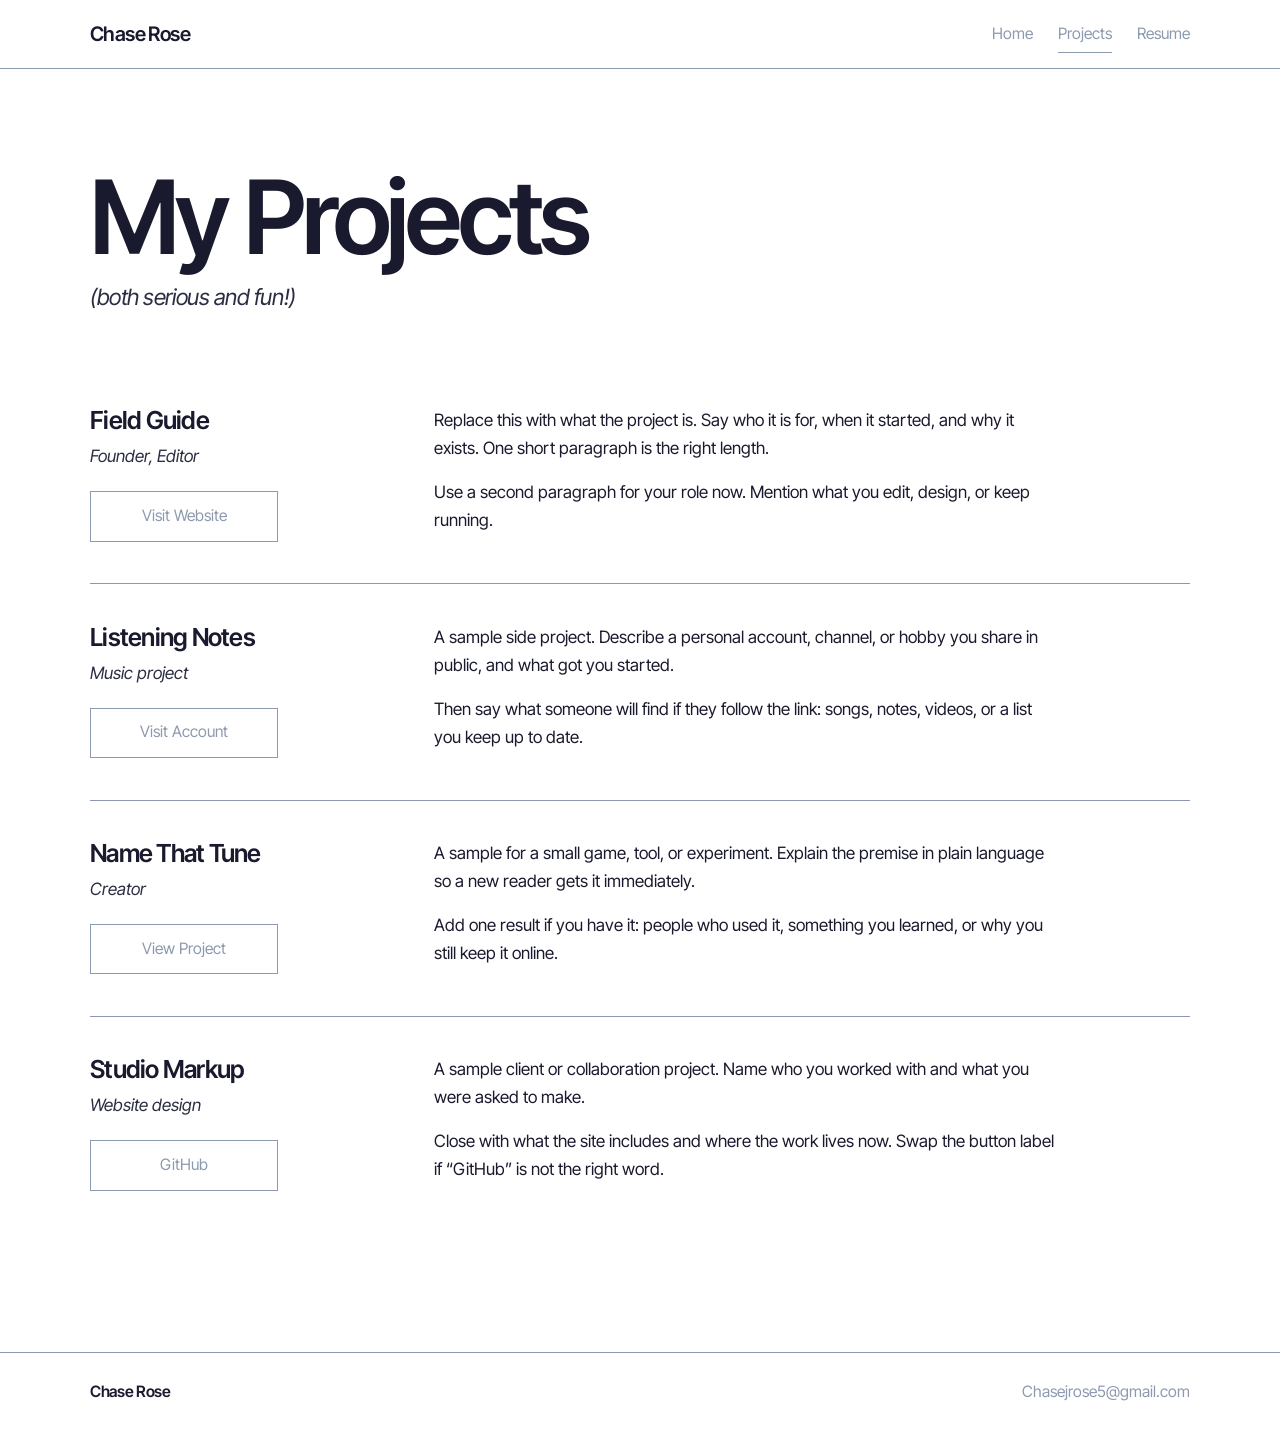
==== projects.html @ 449fd2c5 "Initial portfolio site" ====
<!DOCTYPE html>
<html lang="en">
<head>
  <meta charset="UTF-8">
  <meta name="viewport" content="width=device-width, initial-scale=1">
  <title>Projects — Chase Rose</title>
  <meta name="description" content="Selected projects by Chase Rose.">
  <meta name="theme-color" content="#FFFFFF">
  <link rel="icon" href="favicon.svg" type="image/svg+xml">
  <link rel="preconnect" href="https://fonts.googleapis.com">
  <link rel="preconnect" href="https://fonts.gstatic.com" crossorigin>
  <link href="https://fonts.googleapis.com/css2?family=Inter+Tight:ital,wght@0,400;0,500;0,600;1,400;1,500&display=swap" rel="stylesheet">
  <link rel="stylesheet" href="css/styles.css">
  <script>
    if (window.matchMedia("(prefers-reduced-motion: no-preference)").matches) {
      document.documentElement.classList.add("js");
    }
  </script>
</head>
<body>
  <a class="skip" href="#main">Skip to content</a>

  <!-- EDIT: name (also in the footer and the <title>) and email -->
  <header class="site-header">
    <div class="header-inner wrap">
      <a class="brand" href="index.html">Chase Rose</a>
      <input class="nav-check" type="checkbox" id="nav-toggle">
      <label class="nav-toggle" for="nav-toggle" aria-expanded="false">
        <span class="sr-only">Menu</span>
        <span class="bars" aria-hidden="true"></span>
      </label>
      <nav class="site-nav" aria-label="Primary">
        <ul class="nav-links">
          <li><a href="index.html">Home</a></li>
          <li><a href="projects.html" aria-current="page">Projects</a></li>
          <li><a href="resume.html">Resume</a></li>
        </ul>
      </nav>
    </div>
  </header>

  <main id="main">
    <div class="wrap">
      <header class="page-head">
        <h1 class="page-title rise">My Projects</h1>
        <p class="page-kicker rise d1">(both serious and fun!)</p>
      </header>

      <!-- EDIT: each project is one <article>. Change the title, role, paragraphs, link text, and href. -->
      <div class="project-list">
        <article class="project reveal">
          <div class="project-meta">
            <h2>Field Guide</h2>
            <p class="role">Founder, Editor</p>
            <a class="text-btn" href="https://github.com" target="_blank" rel="noopener noreferrer">Visit Website<span class="sr-only"> (opens in a new tab)</span></a>
          </div>
          <div class="project-body">
            <p>Replace this with what the project is. Say who it is for, when it started, and why it exists. One short paragraph is the right length.</p>
            <p>Use a second paragraph for your role now. Mention what you edit, design, or keep running.</p>
          </div>
        </article>

        <article class="project reveal">
          <div class="project-meta">
            <h2>Listening Notes</h2>
            <p class="role">Music project</p>
            <a class="text-btn" href="https://www.instagram.com" target="_blank" rel="noopener noreferrer">Visit Account<span class="sr-only"> (opens in a new tab)</span></a>
          </div>
          <div class="project-body">
            <p>A sample side project. Describe a personal account, channel, or hobby you share in public, and what got you started.</p>
            <p>Then say what someone will find if they follow the link: songs, notes, videos, or a list you keep up to date.</p>
          </div>
        </article>

        <article class="project reveal">
          <div class="project-meta">
            <h2>Name That Tune</h2>
            <p class="role">Creator</p>
            <a class="text-btn" href="https://codepen.io" target="_blank" rel="noopener noreferrer">View Project<span class="sr-only"> (opens in a new tab)</span></a>
          </div>
          <div class="project-body">
            <p>A sample for a small game, tool, or experiment. Explain the premise in plain language so a new reader gets it immediately.</p>
            <p>Add one result if you have it: people who used it, something you learned, or why you still keep it online.</p>
          </div>
        </article>

        <article class="project reveal">
          <div class="project-meta">
            <h2>Studio Markup</h2>
            <p class="role">Website design</p>
            <a class="text-btn" href="https://github.com" target="_blank" rel="noopener noreferrer">GitHub<span class="sr-only"> (opens in a new tab)</span></a>
          </div>
          <div class="project-body">
            <p>A sample client or collaboration project. Name who you worked with and what you were asked to make.</p>
            <p>Close with what the site includes and where the work lives now. Swap the button label if &ldquo;GitHub&rdquo; is not the right word.</p>
          </div>
        </article>
      </div>
    </div>
  </main>

  <footer class="site-footer">
    <div class="wrap footer-inner">
      <!-- EDIT: name and email -->
      <p class="footer-name">Chase Rose</p>
      <a href="mailto:Chasejrose5@gmail.com">Chasejrose5@gmail.com</a>
    </div>
  </footer>

  <script src="js/main.js"></script>
</body>
</html>
---- css/styles.css ----
/* ============================================================
   Portfolio styles
   Colors, type, and motion live in :root.
   ============================================================ */

:root {
  --bg: #FFFFFF;
  --bg-elevated: #FFFFFF;
  --text: #1A1A2E;
  --muted: #2B2D42;
  --accent: #8D99AE;
  --accent-hover: #8D99AE;
  --line: #8D99AE;
  --btn-hover-bg: #8D99AE;
  --btn-hover-text: #FFFFFF;
  --ease: cubic-bezier(0.22, 1, 0.36, 1);
  --header: 4.25rem;
  --measure: 62ch;
  --max: 1100px;
  color-scheme: light;
}

*,
*::before,
*::after {
  box-sizing: border-box;
}

html {
  scroll-behavior: smooth;
  background: #FFFFFF;
  color: #1A1A2E;
}

body {
  margin: 0;
  min-height: 100vh;
  display: flex;
  flex-direction: column;
  background: #FFFFFF;
  color: #1A1A2E;
  font-family: "Inter Tight", Inter, "Segoe UI", system-ui, sans-serif;
  font-size: 1.0625rem;
  line-height: 1.65;
  text-rendering: optimizeLegibility;
  -webkit-font-smoothing: antialiased;
}

main {
  flex: 1;
}

h1,
h2,
h3,
p,
ul,
figure,
blockquote {
  margin: 0;
}

h1,
h2,
h3,
p,
li {
  color: #1A1A2E;
}

ul {
  padding: 0;
  list-style: none;
}

a {
  color: inherit;
}

img {
  max-width: 100%;
  display: block;
}

::selection {
  background: #8D99AE;
  color: #FFFFFF;
}

.skip {
  position: absolute;
  left: 1rem;
  top: -4rem;
  z-index: 50;
  padding: 0.5rem 0.75rem;
  background: #2B2D42;
  color: #FFFFFF;
  text-decoration: none;
}

.skip:focus {
  top: 0.75rem;
}

.sr-only {
  position: absolute;
  width: 1px;
  height: 1px;
  padding: 0;
  margin: -1px;
  overflow: hidden;
  clip: rect(0, 0, 0, 0);
  white-space: nowrap;
  border: 0;
}

.wrap {
  width: min(var(--max), calc(100% - 2rem));
  margin-inline: auto;
}

/* Header
   ------------------------------------------------------------ */

.site-header {
  position: sticky;
  top: 0;
  z-index: 30;
  background: #FFFFFF;
  border-bottom: 1px solid #8D99AE;
}

.header-inner {
  position: relative;
  min-height: var(--header);
  display: flex;
  align-items: center;
  justify-content: space-between;
  gap: 1rem;
}

.brand {
  color: #1A1A2E;
  font-size: 1.25rem;
  font-weight: 600;
  letter-spacing: -0.03em;
  text-decoration: none;
  transition: color 0.2s ease;
}

.brand:hover {
  color: #2B2D42;
}

.nav-check {
  position: absolute;
  width: 1px;
  height: 1px;
  padding: 0;
  margin: -1px;
  overflow: hidden;
  clip: rect(0, 0, 0, 0);
  border: 0;
}

.nav-toggle {
  display: none;
  width: 2.75rem;
  height: 2.75rem;
  align-items: center;
  justify-content: center;
  cursor: pointer;
}

.bars,
.bars::before,
.bars::after {
  display: block;
  width: 1.15rem;
  height: 1.5px;
  background: #2B2D42;
  position: relative;
  transition: transform 0.25s var(--ease), opacity 0.2s ease, background-color 0.2s ease;
}

.bars::before,
.bars::after {
  content: "";
  position: absolute;
  left: 0;
}

.bars::before {
  top: -6px;
}

.bars::after {
  top: 6px;
}

.nav-check:focus-visible + .nav-toggle {
  outline: 2px solid #8D99AE;
  outline-offset: 3px;
}

.nav-check:checked + .nav-toggle .bars {
  background: transparent;
}

.nav-check:checked + .nav-toggle .bars::before {
  top: 0;
  transform: rotate(45deg);
}

.nav-check:checked + .nav-toggle .bars::after {
  top: 0;
  transform: rotate(-45deg);
}

.nav-links {
  display: flex;
  align-items: center;
  gap: 1.55rem;
  margin: 0;
  padding: 0;
  list-style: none;
}

.nav-links a {
  position: relative;
  display: inline-block;
  padding: 0.2rem 0;
  color: #8D99AE;
  font-size: 0.98rem;
  text-decoration: none;
  transition: color 0.22s ease;
}

.nav-links a:hover,
.nav-links a:focus-visible {
  color: #8D99AE;
}

.nav-links a::after {
  content: "";
  position: absolute;
  left: 0;
  bottom: -0.15rem;
  width: 100%;
  height: 1px;
  background: #8D99AE;
  transform: scaleX(0);
  transform-origin: left center;
  transition: transform 0.28s var(--ease);
}

.nav-links a:hover::after,
.nav-links a:focus-visible::after,
.nav-links a[aria-current="page"]::after {
  transform: scaleX(1);
}

.nav-links a:hover::after,
.nav-links a:focus-visible::after {
  background: #8D99AE;
}

a:focus-visible,
.nav-toggle:focus-visible {
  outline: 2px solid #8D99AE;
  outline-offset: 3px;
}

/* Home
   ------------------------------------------------------------ */

.hero {
  padding-top: clamp(3.75rem, 10vw, 7.5rem);
  padding-bottom: clamp(2.5rem, 6vw, 4.5rem);
}

.hero h1,
.page-title {
  font-size: clamp(3.4rem, 9vw, 6.4rem);
  font-weight: 600;
  letter-spacing: -0.04em;
  line-height: 0.94;
}

.tagline {
  max-width: 28ch;
  margin-top: 1.15rem;
  font-size: clamp(1.2rem, 2vw, 1.45rem);
  line-height: 1.4;
  letter-spacing: -0.02em;
}

.intro {
  display: grid;
  grid-template-columns: minmax(10rem, 0.72fr) minmax(0, 1.35fr);
  gap: 1.25rem 2.75rem;
  align-items: start;
  padding-bottom: clamp(1rem, 3vw, 2rem);
}

.intro-kicker {
  display: flex;
  align-items: center;
  gap: 1.15rem;
  padding-top: 0.45rem;
  font-size: 0.98rem;
}

.rule {
  width: 4.25rem;
  height: 1px;
  background: #8D99AE;
  flex: none;
}

.intro-copy {
  max-width: var(--measure);
}

.intro-copy p + p,
.project-body p + p {
  margin-top: 1rem;
}

.quotes {
  margin-top: clamp(5rem, 12vw, 8.5rem);
  padding-top: clamp(3.25rem, 8vw, 5.5rem);
  padding-bottom: clamp(1.5rem, 4vw, 2.5rem);
  border-top: 1px solid #8D99AE;
  display: grid;
  gap: clamp(5rem, 12vw, 8.5rem);
}

.quote {
  max-width: min(36rem, 78%);
}

.quote:nth-child(1) {
  justify-self: start;
  text-align: left;
}

.quote:nth-child(2) {
  justify-self: center;
  text-align: center;
}

.quote:nth-child(3) {
  justify-self: end;
  text-align: right;
}

.quote p {
  font-size: clamp(1.02rem, 1.35vw, 1.18rem);
  font-weight: 500;
  letter-spacing: -0.03em;
  line-height: 1.22;
}

.quote figcaption {
  margin-top: 1rem;
  color: #2B2D42;
  font-size: 0.82rem;
}

/* Inner pages
   ------------------------------------------------------------ */

.page-head {
  padding-top: clamp(3.25rem, 8vw, 6.25rem);
  padding-bottom: clamp(2rem, 5vw, 3.25rem);
}

.page-kicker {
  margin-top: 0.85rem;
  color: #2B2D42;
  font-size: clamp(1.15rem, 2vw, 1.4rem);
  font-style: italic;
  font-weight: 400;
  letter-spacing: -0.02em;
}

.project-list {
  padding-bottom: 1rem;
}

.project {
  display: grid;
  grid-template-columns: minmax(13.5rem, 18.5rem) minmax(0, 1fr);
  gap: 1.5rem 3rem;
  align-items: start;
  padding: 2.4rem 0 2.6rem;
}

.project + .project {
  border-top: 1px solid #8D99AE;
}

.project h2 {
  font-size: clamp(1.3rem, 2vw, 1.55rem);
  font-weight: 600;
  letter-spacing: -0.03em;
  line-height: 1.2;
}

.role {
  margin-top: 0.4rem;
  margin-bottom: 1.3rem;
  color: #2B2D42;
  font-style: italic;
}

.project-body {
  max-width: var(--measure);
  color: #1A1A2E;
}

.text-btn {
  display: inline-flex;
  align-items: center;
  justify-content: center;
  min-width: 11.75rem;
  min-height: 3.15rem;
  padding: 0.8rem 1.4rem;
  border: 1px solid #8D99AE;
  background: transparent;
  color: #8D99AE;
  text-decoration: none;
  font-size: 0.98rem;
  line-height: 1.2;
  transition: background-color 0.22s var(--ease), color 0.22s var(--ease);
}

.text-btn:hover,
.text-btn:focus-visible {
  background: #8D99AE;
  border-color: #8D99AE;
  color: #FFFFFF;
}

.project-meta {
  display: flex;
  flex-direction: column;
  align-items: flex-start;
}

/* Resume
   ------------------------------------------------------------ */

.resume-layout {
  display: grid;
  grid-template-columns: minmax(12rem, 0.7fr) minmax(0, 1.35fr);
  gap: clamp(1.75rem, 4vw, 4.5rem);
  align-items: start;
  padding-top: clamp(3.25rem, 8vw, 6.25rem);
  padding-bottom: 1rem;
}

.resume-title {
  align-self: stretch;
}

@media (min-width: 861px) {
  .resume-title h1 {
    position: sticky;
    top: calc(var(--header) + 1.75rem);
  }
}

.resume-section + .resume-section {
  margin-top: 2.85rem;
}

.resume-section h2 {
  font-size: clamp(1.7rem, 3vw, 2.2rem);
  font-weight: 600;
  letter-spacing: -0.03em;
  line-height: 1.15;
  padding-bottom: 0.7rem;
  border-bottom: 1px solid #8D99AE;
  margin-bottom: 1.15rem;
}

.entry + .entry {
  margin-top: 1.55rem;
}

.entry h3 {
  font-size: 1.05rem;
  font-weight: 600;
  letter-spacing: -0.015em;
  line-height: 1.35;
}

.degree {
  margin-top: 0.2rem;
}

.entry ul {
  margin-top: 0.45rem;
  padding-left: 1.15rem;
  list-style: disc;
}

.entry li {
  margin: 0.28rem 0;
  padding-left: 0.2rem;
}

.entry li::marker {
  color: #2B2D42;
}

/* Footer
   ------------------------------------------------------------ */

.site-footer {
  margin-top: clamp(4rem, 9vw, 6.5rem);
  padding: 1.6rem 0 2rem;
  border-top: 1px solid #8D99AE;
  color: #2B2D42;
  font-size: 0.98rem;
}

.footer-inner {
  display: flex;
  justify-content: space-between;
  align-items: baseline;
  gap: 1rem;
}

.footer-name {
  color: #1A1A2E;
  font-weight: 600;
  letter-spacing: -0.02em;
}

.site-footer a {
  color: #8D99AE;
  text-decoration: none;
  border-bottom: 1px solid transparent;
  transition: border-color 0.22s ease, color 0.22s ease;
}

.site-footer a:hover,
.site-footer a:focus-visible {
  color: #8D99AE;
  border-bottom-color: #8D99AE;
}

/* Motion
   Elements stay visible unless JS adds .js on <html>
   and the visitor has not requested reduced motion.
   ------------------------------------------------------------ */

@media (prefers-reduced-motion: no-preference) {
  .rise {
    animation: rise 0.65s var(--ease) both;
  }

  .d1 {
    animation-delay: 80ms;
  }

  .d2 {
    animation-delay: 150ms;
  }
}

@keyframes rise {
  from {
    opacity: 0;
    transform: translateY(12px);
  }
  to {
    opacity: 1;
    transform: none;
  }
}

.js .reveal {
  opacity: 0;
  transform: translateY(12px);
  transition: opacity 0.6s var(--ease), transform 0.6s var(--ease);
}

.js .reveal.is-in {
  opacity: 1;
  transform: none;
}

.js .stagger > .reveal:nth-child(1) { transition-delay: 0ms; }
.js .stagger > .reveal:nth-child(2) { transition-delay: 55ms; }
.js .stagger > .reveal:nth-child(3) { transition-delay: 110ms; }
.js .stagger > .reveal:nth-child(4) { transition-delay: 165ms; }
.js .stagger > .reveal:nth-child(5) { transition-delay: 220ms; }
.js .stagger > .reveal:nth-child(6) { transition-delay: 275ms; }

.js .project-list > .reveal:nth-child(1) { transition-delay: 0ms; }
.js .project-list > .reveal:nth-child(2) { transition-delay: 80ms; }
.js .project-list > .reveal:nth-child(3) { transition-delay: 160ms; }
.js .project-list > .reveal:nth-child(4) { transition-delay: 240ms; }

/* Layout
   ------------------------------------------------------------ */

@media (min-width: 800px) {
  .wrap {
    width: min(var(--max), calc(100% - 4rem));
  }
}

@media (max-width: 860px) {
  .intro,
  .project,
  .resume-layout {
    grid-template-columns: 1fr;
  }

  .project {
    gap: 0.35rem;
    padding: 2rem 0;
  }

  .text-btn {
    width: 100%;
  }

  .project-body {
    margin-top: 1.15rem;
  }

  .resume-layout {
    padding-top: clamp(2.5rem, 8vw, 4rem);
  }
}

@media (max-width: 720px) {
  .nav-toggle {
    display: inline-flex;
  }

  .site-nav {
    position: absolute;
    top: 100%;
    left: 50%;
    width: 100vw;
    transform: translateX(-50%);
    background: #FFFFFF;
    border-bottom: 1px solid #8D99AE;
    max-height: 0;
    overflow: hidden;
    opacity: 0;
    visibility: hidden;
    pointer-events: none;
    transition:
      max-height 0.28s var(--ease),
      opacity 0.22s ease,
      visibility 0s linear 0.22s;
  }

  .nav-check:checked ~ .site-nav {
    max-height: 20rem;
    opacity: 1;
    visibility: visible;
    pointer-events: auto;
    transition:
      max-height 0.28s var(--ease),
      opacity 0.22s ease,
      visibility 0s linear 0s;
  }

  .nav-links {
    flex-direction: column;
    align-items: flex-start;
    gap: 0;
    padding: 0.4rem 1.25rem 1rem;
  }

  .nav-links a {
    padding: 0.75rem 0;
    font-size: 1.05rem;
  }

  .footer-inner {
    flex-direction: column;
    align-items: flex-start;
  }
}

@media (prefers-reduced-motion: reduce) {
  html {
    scroll-behavior: auto;
  }

  *,
  *::before,
  *::after {
    animation-duration: 0.01ms !important;
    animation-iteration-count: 1 !important;
    transition-duration: 0.01ms !important;
    scroll-behavior: auto !important;
  }

  .reveal {
    opacity: 1 !important;
    transform: none !important;
  }
}

@media (min-width: 721px) {
  .nav-check {
    display: none;
  }
}

@media print {
  .site-header,
  .site-footer,
  .skip {
    display: none !important;
  }

  body {
    background: #FFFFFF;
    color: #1A1A2E;
  }

  .reveal {
    opacity: 1 !important;
    transform: none !important;
  }

  .resume-layout,
  .project,
  .intro {
    display: block;
  }

  a {
    text-decoration: none;
  }
}
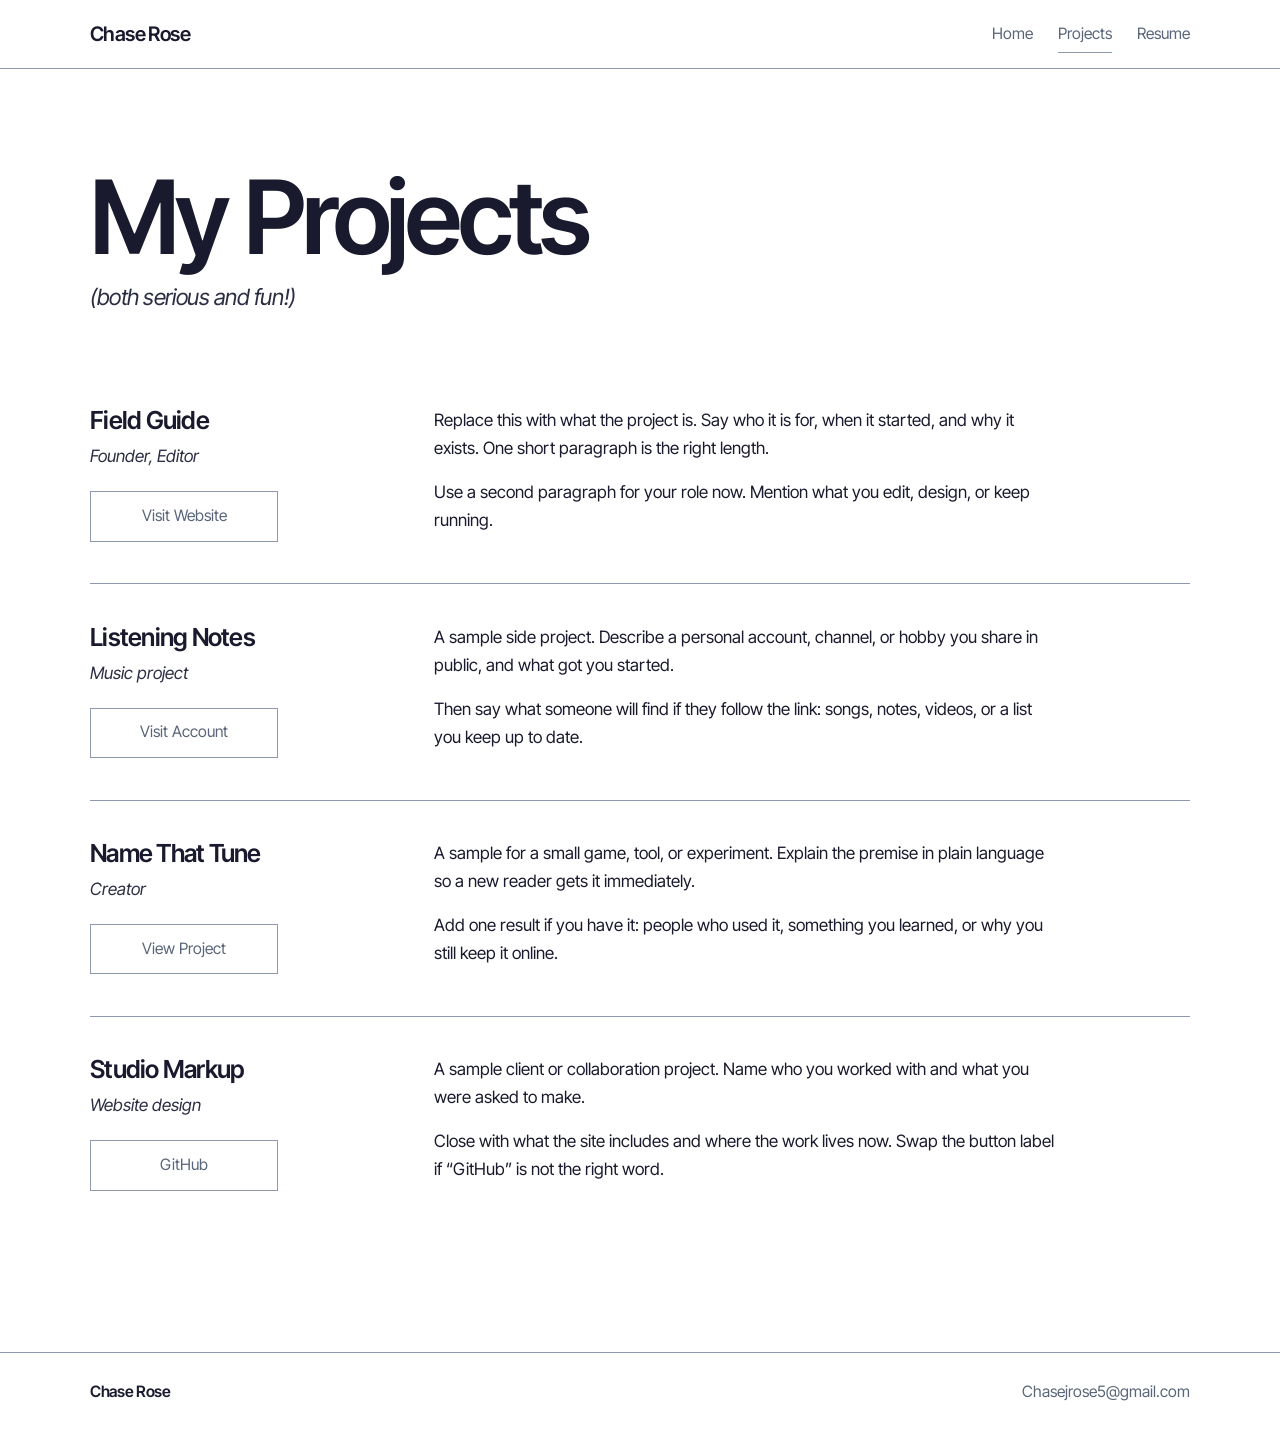
==== commit da1d7aab: "Polish contrast, privacy, and small-screen layout. Darken nav and footer text, drop teammate names f" ====
--- a/projects.html
+++ b/projects.html
@@ -24,12 +24,11 @@
   <header class="site-header">
     <div class="header-inner wrap">
       <a class="brand" href="index.html">Chase Rose</a>
-      <input class="nav-check" type="checkbox" id="nav-toggle">
-      <label class="nav-toggle" for="nav-toggle" aria-expanded="false">
+      <button class="nav-toggle" type="button" aria-expanded="false" aria-controls="site-nav">
         <span class="sr-only">Menu</span>
         <span class="bars" aria-hidden="true"></span>
-      </label>
-      <nav class="site-nav" aria-label="Primary">
+      </button>
+      <nav class="site-nav" id="site-nav" aria-label="Primary">
         <ul class="nav-links">
           <li><a href="index.html">Home</a></li>
           <li><a href="projects.html" aria-current="page">Projects</a></li>
--- a/css/styles.css
+++ b/css/styles.css
@@ -8,8 +8,8 @@
   --bg-elevated: #FFFFFF;
   --text: #1A1A2E;
   --muted: #2B2D42;
-  --accent: #8D99AE;
-  --accent-hover: #8D99AE;
+  --accent: #596579;
+  --accent-hover: #2B2D42;
   --line: #8D99AE;
   --btn-hover-bg: #8D99AE;
   --btn-hover-text: #FFFFFF;
@@ -152,23 +152,16 @@
   color: #2B2D42;
 }
 
-.nav-check {
-  position: absolute;
-  width: 1px;
-  height: 1px;
-  padding: 0;
-  margin: -1px;
-  overflow: hidden;
-  clip: rect(0, 0, 0, 0);
-  border: 0;
-}
-
 .nav-toggle {
   display: none;
   width: 2.75rem;
   height: 2.75rem;
   align-items: center;
   justify-content: center;
+  padding: 0;
+  border: 0;
+  background: transparent;
+  color: inherit;
   cursor: pointer;
 }
 
@@ -198,21 +191,16 @@
   top: 6px;
 }
 
-.nav-check:focus-visible + .nav-toggle {
-  outline: 2px solid #8D99AE;
-  outline-offset: 3px;
-}
-
-.nav-check:checked + .nav-toggle .bars {
+.nav-toggle[aria-expanded="true"] .bars {
   background: transparent;
 }
 
-.nav-check:checked + .nav-toggle .bars::before {
+.nav-toggle[aria-expanded="true"] .bars::before {
   top: 0;
   transform: rotate(45deg);
 }
 
-.nav-check:checked + .nav-toggle .bars::after {
+.nav-toggle[aria-expanded="true"] .bars::after {
   top: 0;
   transform: rotate(-45deg);
 }
@@ -230,7 +218,7 @@
   position: relative;
   display: inline-block;
   padding: 0.2rem 0;
-  color: #8D99AE;
+  color: var(--accent);
   font-size: 0.98rem;
   text-decoration: none;
   transition: color 0.22s ease;
@@ -238,7 +226,7 @@
 
 .nav-links a:hover,
 .nav-links a:focus-visible {
-  color: #8D99AE;
+  color: var(--accent-hover);
 }
 
 .nav-links a::after {
@@ -275,8 +263,8 @@
    ------------------------------------------------------------ */
 
 .hero {
-  padding-top: clamp(3.75rem, 10vw, 7.5rem);
-  padding-bottom: clamp(2.5rem, 6vw, 4.5rem);
+  padding-top: clamp(2.25rem, 6vh, 6.25rem);
+  padding-bottom: clamp(1.5rem, 3.5vh, 3.25rem);
 }
 
 .hero h1,
@@ -295,6 +283,55 @@
   letter-spacing: -0.02em;
 }
 
+/* First screen holds the hero and intro. Quotes start after the fold.
+   The arrow is pinned to the viewport, not the fold, so a long intro
+   cannot push it below the first screen. It fades on scroll. */
+.home-fold {
+  min-height: calc(100vh - var(--header));
+  min-height: calc(100svh - var(--header));
+  display: flex;
+  flex-direction: column;
+}
+
+.scroll-hint {
+  position: fixed;
+  z-index: 20;
+  left: 0;
+  right: 0;
+  bottom: clamp(1rem, 3.5vh, 2rem);
+  margin: 0;
+  color: var(--accent);
+  font-family: "Inter Tight", Inter, "Segoe UI", system-ui, sans-serif;
+  font-size: 1.55rem;
+  font-weight: 400;
+  line-height: 1;
+  text-align: center;
+  font-variant-emoji: text;
+  pointer-events: none;
+  user-select: none;
+  transition: opacity 0.45s var(--ease);
+}
+
+/* On short or narrow screens the intro still reaches the pinned arrow.
+   A full-width fade keeps the mark clear, and it leaves with the arrow. */
+@media (max-width: 860px), (max-height: 740px) {
+  .scroll-hint::before {
+    content: "";
+    position: fixed;
+    z-index: -1;
+    left: 0;
+    right: 0;
+    bottom: 0;
+    height: 6.25rem;
+    background: linear-gradient(to top, #ffffff 0 62%, rgba(255, 255, 255, 0) 100%);
+    pointer-events: none;
+  }
+}
+
+.scroll-hint.is-away {
+  opacity: 0;
+}
+
 .intro {
   display: grid;
   grid-template-columns: minmax(10rem, 0.72fr) minmax(0, 1.35fr);
@@ -303,6 +340,26 @@
   padding-bottom: clamp(1rem, 3vw, 2rem);
 }
 
+.intro-aside {
+  display: flex;
+  flex-direction: column;
+  align-items: flex-start;
+  gap: 1.15rem;
+  min-width: 0;
+}
+
+.home-portrait {
+  width: min(23.5rem, 100%);
+  margin: 0;
+  border: 1px solid rgba(141, 153, 174, 0.45);
+  background: #ffffff;
+}
+
+.home-portrait img {
+  width: 100%;
+  height: auto;
+}
+
 .intro-kicker {
   display: flex;
   align-items: center;
@@ -328,31 +385,23 @@
 }
 
 .quotes {
-  margin-top: clamp(5rem, 12vw, 8.5rem);
-  padding-top: clamp(3.25rem, 8vw, 5.5rem);
+  margin-top: clamp(2rem, 5vw, 3rem);
+  padding-top: clamp(1.75rem, 4vw, 2.5rem);
   padding-bottom: clamp(1.5rem, 4vw, 2.5rem);
   border-top: 1px solid #8D99AE;
   display: grid;
-  gap: clamp(5rem, 12vw, 8.5rem);
+  min-width: 0;
+}
+
+/* The fold already keeps this section off the first screen. */
+.home-fold + .quotes {
+  margin-top: clamp(1.5rem, 4vw, 2.25rem);
 }
 
 .quote {
-  max-width: min(36rem, 78%);
-}
-
-.quote:nth-child(1) {
+  max-width: min(36rem, 100%);
   justify-self: start;
   text-align: left;
-}
-
-.quote:nth-child(2) {
-  justify-self: center;
-  text-align: center;
-}
-
-.quote:nth-child(3) {
-  justify-self: end;
-  text-align: right;
 }
 
 .quote p {
@@ -427,9 +476,9 @@
   min-width: 11.75rem;
   min-height: 3.15rem;
   padding: 0.8rem 1.4rem;
-  border: 1px solid #8D99AE;
+  border: 1px solid var(--line);
   background: transparent;
-  color: #8D99AE;
+  color: var(--accent);
   text-decoration: none;
   font-size: 0.98rem;
   line-height: 1.2;
@@ -438,8 +487,8 @@
 
 .text-btn:hover,
 .text-btn:focus-visible {
-  background: #8D99AE;
-  border-color: #8D99AE;
+  background: var(--accent);
+  border-color: var(--accent);
   color: #FFFFFF;
 }
 
@@ -465,8 +514,25 @@
   align-self: stretch;
 }
 
+.resume-contact {
+  margin: 0.9rem 0 0;
+  font-size: 0.98rem;
+}
+
+.resume-github {
+  color: var(--accent);
+  text-decoration: none;
+  border-bottom: 1px solid transparent;
+}
+
+.resume-github:hover,
+.resume-github:focus-visible {
+  color: #2b2d42;
+  border-bottom-color: #8d99ae;
+}
+
 @media (min-width: 861px) {
-  .resume-title h1 {
+  .resume-title {
     position: sticky;
     top: calc(var(--header) + 1.75rem);
   }
@@ -540,8 +606,16 @@
   letter-spacing: -0.02em;
 }
 
+.footer-links {
+  display: flex;
+  flex-wrap: wrap;
+  justify-content: flex-end;
+  gap: 0.35rem 1.15rem;
+  margin: 0;
+}
+
 .site-footer a {
-  color: #8D99AE;
+  color: var(--accent);
   text-decoration: none;
   border-bottom: 1px solid transparent;
   transition: border-color 0.22s ease, color 0.22s ease;
@@ -549,13 +623,397 @@
 
 .site-footer a:hover,
 .site-footer a:focus-visible {
-  color: #8D99AE;
+  color: var(--accent-hover);
+  border-bottom-color: var(--accent-hover);
+}
+
+/* Projects
+   Quiet index rows and a diary-scale detail column.
+   Wide enough that two projects fill the screen, short of the old 68rem.
+   Home and resume keep the rules above.
+   ------------------------------------------------------------ */
+
+.work-column {
+  width: min(60rem, calc(100% - 3.5rem));
+  margin-inline: auto;
+  padding-top: clamp(2.4rem, 5.5vh, 3.75rem);
+  padding-bottom: 1.5rem;
+  transition: filter 0.32s var(--ease), opacity 0.32s var(--ease);
+}
+
+.work-kicker {
+  margin: 0 0 1.35rem;
+  font-size: clamp(2.1rem, 4vw, 3rem);
+  font-weight: 600;
+  font-style: normal;
+  letter-spacing: -0.03em;
+  line-height: 1.05;
+  color: #1A1A2E;
+}
+
+.work-list {
+  transition: filter 0.25s ease, opacity 0.25s ease;
+}
+
+.work-row {
+  display: flex;
+  align-items: center;
+  gap: 1.6rem;
+  padding: 1.35rem 0;
+  color: #1A1A2E;
+  text-decoration: none;
+}
+
+.work-row + .work-row {
+  box-shadow: inset 0 1px 0 rgba(141, 153, 174, 0.35);
+}
+
+.work-row-main {
+  flex: 1;
+  min-width: 0;
+  display: flex;
+  flex-direction: column;
+  gap: 0.3rem;
+}
+
+.work-row-heading {
+  display: flex;
+  align-items: baseline;
+  justify-content: space-between;
+  gap: 1rem;
+}
+
+.work-row-title {
+  min-width: 0;
+  font-size: clamp(1.2rem, 1.7vw, 1.5rem);
+  font-weight: 500;
+  letter-spacing: -0.02em;
+  line-height: 1.25;
+}
+
+.work-row-blurb {
+  max-width: 40rem;
+  color: #2B2D42;
+  font-size: 0.98rem;
+  line-height: 1.45;
+}
+
+.work-live {
+  color: var(--accent);
+  font-size: 0.72rem;
+  font-weight: 600;
+  letter-spacing: 0.08em;
+  text-transform: uppercase;
+}
+
+.work-row-dates {
+  flex: none;
+  color: var(--accent);
+  font-size: 0.98rem;
+  font-variant-numeric: tabular-nums;
+  letter-spacing: -0.01em;
+  white-space: nowrap;
+}
+
+.work-thumb {
+  flex: none;
+  width: clamp(11rem, 24vw, 20rem);
+  aspect-ratio: 16 / 10;
+  overflow: hidden;
+  border: 1px solid rgba(141, 153, 174, 0.45);
+  background: #FFFFFF;
+  transition: transform 0.28s var(--ease);
+}
+
+.work-thumb img {
+  width: 100%;
+  height: 100%;
+  object-fit: cover;
+  object-position: center;
+}
+
+.ph {
+  position: relative;
+  display: grid;
+  place-items: center;
+  width: 100%;
+  aspect-ratio: 16 / 10;
+  background:
+    linear-gradient(#8D99AE, #8D99AE) center / 1px 100% no-repeat,
+    linear-gradient(#8D99AE, #8D99AE) center / 100% 1px no-repeat,
+    var(--ph-fill, #eef1f4);
+}
+
+.work-thumb .ph {
+  height: 100%;
+  aspect-ratio: auto;
+}
+
+.ph-label {
+  position: relative;
+  z-index: 1;
+  color: var(--accent);
+  font-size: 0.72rem;
+  font-weight: 500;
+  letter-spacing: 0.12em;
+  text-transform: uppercase;
+}
+
+.work-thumb .ph-label {
+  position: absolute;
+  width: 1px;
+  height: 1px;
+  padding: 0;
+  margin: -1px;
+  overflow: hidden;
+  clip: rect(0, 0, 0, 0);
+  white-space: nowrap;
+  border: 0;
+}
+
+.work-backline {
+  margin: 0 0 1.35rem;
+}
+
+.work-back {
+  color: var(--accent);
+  font-size: 0.92rem;
+  text-decoration: none;
+  border-bottom: 1px solid transparent;
+}
+
+.work-back:hover,
+.work-back:focus-visible {
+  color: #2B2D42;
   border-bottom-color: #8D99AE;
 }
 
+.work-hero {
+  width: min(100%, 46rem);
+  border: 1px solid rgba(141, 153, 174, 0.45);
+  background: #FFFFFF;
+}
+
+.work-hero.is-mark {
+  display: grid;
+  place-items: center;
+  padding: 1.85rem 1.5rem;
+}
+
+.work-hero.is-mark img {
+  width: min(22rem, 78%);
+  height: auto;
+}
+
+.work-thumb.is-mark img {
+  object-fit: contain;
+  padding: 0.85rem 1.1rem;
+  background: #ffffff;
+}
+
+.work-hero .ph {
+  display: grid;
+}
+
+.work-hero img,
+.work-print img,
+.work-flyer img {
+  width: 100%;
+  height: auto;
+}
+
+.work-title {
+  margin: 1.35rem 0 0;
+  color: #1A1A2E;
+  font-size: clamp(1.9rem, 3.4vw, 2.4rem);
+  font-weight: 500;
+  font-style: italic;
+  letter-spacing: -0.03em;
+  line-height: 1.12;
+}
+
+.work-meta {
+  margin: 0.4rem 0 0;
+  color: var(--accent);
+  font-size: 0.98rem;
+  font-style: italic;
+}
+
+.work-linkline {
+  display: flex;
+  flex-wrap: wrap;
+  gap: 0.35rem 1.25rem;
+  margin: 0.85rem 0 0;
+}
+
+.work-link {
+  color: #2B2D42;
+  font-size: 0.92rem;
+  text-decoration: underline;
+  text-decoration-thickness: 1px;
+  text-underline-offset: 3px;
+}
+
+.work-link:hover,
+.work-link:focus-visible {
+  color: #1A1A2E;
+}
+
+.work-story {
+  display: flex;
+  flex-direction: column;
+  gap: 1.75rem;
+  padding-top: 1.9rem;
+}
+
+.work-story p {
+  max-width: 46rem;
+  color: #1A1A2E;
+  font-size: 1.02rem;
+  letter-spacing: -0.015em;
+  line-height: 1.6;
+}
+
+.work-ahead {
+  width: min(100%, 46rem);
+  margin-top: 0.4rem;
+  padding-top: 1.6rem;
+  border-top: 1px solid rgba(141, 153, 174, 0.45);
+}
+
+.work-ahead h2 {
+  margin: 0;
+  color: #1A1A2E;
+  font-size: 1.15rem;
+  font-weight: 500;
+  font-style: italic;
+  letter-spacing: -0.02em;
+  line-height: 1.3;
+}
+
+.work-ahead p,
+.work-ahead li {
+  max-width: 46rem;
+  color: #1A1A2E;
+  font-size: 1.02rem;
+  letter-spacing: -0.015em;
+  line-height: 1.6;
+}
+
+.work-ahead p {
+  margin: 0.85rem 0 0;
+}
+
+.work-ahead ul {
+  margin: 0.85rem 0 0;
+  padding-left: 1.15rem;
+  list-style: disc;
+}
+
+.work-ahead li {
+  margin: 0.45rem 0;
+}
+
+.work-ahead h3 {
+  margin: 1.35rem 0 0;
+  color: var(--accent);
+  font-size: 0.78rem;
+  font-weight: 600;
+  letter-spacing: 0.08em;
+  line-height: 1.3;
+  text-transform: uppercase;
+}
+
+.work-ahead h3 + ul {
+  margin-top: 0.4rem;
+}
+
+.work-frame {
+  width: min(100%, 46rem);
+  margin: 0;
+}
+
+.work-print {
+  border: 1px solid rgba(141, 153, 174, 0.45);
+  background: #FFFFFF;
+}
+
+.work-flyer {
+  position: fixed;
+  z-index: 80;
+  margin: 0;
+  pointer-events: none;
+  box-sizing: border-box;
+  animation: none !important;
+  visibility: visible !important;
+}
+
+.work-flyer .ph {
+  height: 100%;
+  aspect-ratio: auto;
+}
+
+@media (hover: hover) and (prefers-reduced-motion: no-preference) {
+  .work-row:hover .work-thumb {
+    transform: scale(1.02);
+  }
+}
+
+@media (max-width: 720px) {
+  .work-column {
+    width: min(60rem, calc(100% - 1.5rem));
+  }
+
+  .work-thumb {
+    width: 7.25rem;
+  }
+
+  .work-row {
+    gap: 1rem;
+    padding: 0.9rem 0;
+  }
+
+  .work-row-title {
+    font-size: 1.05rem;
+  }
+
+  .work-row-dates {
+    font-size: 0.78rem;
+  }
+}
+
+@media (max-width: 480px) {
+  .work-row {
+    align-items: flex-start;
+    gap: 0.75rem;
+  }
+
+  .work-thumb {
+    width: 4.25rem;
+  }
+
+  .work-row-heading {
+    flex-direction: column;
+    align-items: flex-start;
+    gap: 0.15rem;
+  }
+
+  .work-row-title {
+    font-size: 1rem;
+  }
+
+  .work-row-blurb {
+    font-size: 0.9rem;
+  }
+
+  .work-row-dates {
+    white-space: normal;
+    font-size: 0.78rem;
+  }
+}
+
 /* Motion
-   Elements stay visible unless JS adds .js on <html>
-   and the visitor has not requested reduced motion.
+   Copy stays visible until the reveal observer is confirmed working.
    ------------------------------------------------------------ */
 
 @media (prefers-reduced-motion: no-preference) {
@@ -569,6 +1027,30 @@
 
   .d2 {
     animation-delay: 150ms;
+  }
+
+  .work-hero {
+    animation: work-hero-in 0.55s var(--ease) both;
+  }
+
+  html.project-morphing .work-hero:not(.work-flyer),
+  html.morph-done .work-hero {
+    animation: none;
+  }
+
+  html.project-morphing .work-hero:not(.work-flyer) {
+    visibility: hidden;
+  }
+}
+
+@keyframes work-hero-in {
+  from {
+    opacity: 0;
+    transform: scale(0.96);
+  }
+  to {
+    opacity: 1;
+    transform: none;
   }
 }
 
@@ -583,28 +1065,28 @@
   }
 }
 
-.js .reveal {
+.js-reveal .reveal {
   opacity: 0;
   transform: translateY(12px);
   transition: opacity 0.6s var(--ease), transform 0.6s var(--ease);
 }
 
-.js .reveal.is-in {
+.js-reveal .reveal.is-in {
   opacity: 1;
   transform: none;
 }
 
-.js .stagger > .reveal:nth-child(1) { transition-delay: 0ms; }
-.js .stagger > .reveal:nth-child(2) { transition-delay: 55ms; }
-.js .stagger > .reveal:nth-child(3) { transition-delay: 110ms; }
-.js .stagger > .reveal:nth-child(4) { transition-delay: 165ms; }
-.js .stagger > .reveal:nth-child(5) { transition-delay: 220ms; }
-.js .stagger > .reveal:nth-child(6) { transition-delay: 275ms; }
-
-.js .project-list > .reveal:nth-child(1) { transition-delay: 0ms; }
-.js .project-list > .reveal:nth-child(2) { transition-delay: 80ms; }
-.js .project-list > .reveal:nth-child(3) { transition-delay: 160ms; }
-.js .project-list > .reveal:nth-child(4) { transition-delay: 240ms; }
+.js-reveal .stagger > .reveal:nth-child(1) { transition-delay: 0ms; }
+.js-reveal .stagger > .reveal:nth-child(2) { transition-delay: 55ms; }
+.js-reveal .stagger > .reveal:nth-child(3) { transition-delay: 110ms; }
+.js-reveal .stagger > .reveal:nth-child(4) { transition-delay: 165ms; }
+.js-reveal .stagger > .reveal:nth-child(5) { transition-delay: 220ms; }
+.js-reveal .stagger > .reveal:nth-child(6) { transition-delay: 275ms; }
+
+.js-reveal .project-list > .reveal:nth-child(1) { transition-delay: 0ms; }
+.js-reveal .project-list > .reveal:nth-child(2) { transition-delay: 80ms; }
+.js-reveal .project-list > .reveal:nth-child(3) { transition-delay: 160ms; }
+.js-reveal .project-list > .reveal:nth-child(4) { transition-delay: 240ms; }
 
 /* Layout
    ------------------------------------------------------------ */
@@ -612,6 +1094,12 @@
 @media (min-width: 800px) {
   .wrap {
     width: min(var(--max), calc(100% - 4rem));
+  }
+}
+
+@media (max-height: 740px) {
+  .home-portrait {
+    width: min(17rem, 72vw);
   }
 }
 
@@ -622,6 +1110,10 @@
     grid-template-columns: 1fr;
   }
 
+  .home-portrait {
+    width: min(19.25rem, 80vw);
+  }
+
   .project {
     gap: 0.35rem;
     padding: 2rem 0;
@@ -646,33 +1138,25 @@
   }
 
   .site-nav {
-    position: absolute;
-    top: 100%;
-    left: 50%;
-    width: 100vw;
-    transform: translateX(-50%);
+    position: fixed;
+    z-index: 40;
+    top: var(--header);
+    left: 0;
+    right: 0;
+    bottom: 0;
     background: #FFFFFF;
-    border-bottom: 1px solid #8D99AE;
-    max-height: 0;
-    overflow: hidden;
+    overflow: auto;
     opacity: 0;
     visibility: hidden;
     pointer-events: none;
-    transition:
-      max-height 0.28s var(--ease),
-      opacity 0.22s ease,
-      visibility 0s linear 0.22s;
-  }
-
-  .nav-check:checked ~ .site-nav {
-    max-height: 20rem;
+    transition: opacity 0.22s ease, visibility 0s linear 0.22s;
+  }
+
+  .site-nav.is-open {
     opacity: 1;
     visibility: visible;
     pointer-events: auto;
-    transition:
-      max-height 0.28s var(--ease),
-      opacity 0.22s ease,
-      visibility 0s linear 0s;
+    transition: opacity 0.22s ease, visibility 0s linear 0s;
   }
 
   .nav-links {
@@ -690,6 +1174,10 @@
   .footer-inner {
     flex-direction: column;
     align-items: flex-start;
+  }
+
+  .footer-links {
+    justify-content: flex-start;
   }
 }
 
@@ -711,18 +1199,25 @@
     opacity: 1 !important;
     transform: none !important;
   }
-}
-
-@media (min-width: 721px) {
-  .nav-check {
-    display: none;
+
+  .work-hero,
+  .work-column,
+  .work-list,
+  .work-row,
+  .work-thumb,
+  .work-print {
+    animation: none !important;
+    filter: none !important;
+    opacity: 1 !important;
+    transition: none !important;
   }
 }
 
 @media print {
   .site-header,
   .site-footer,
-  .skip {
+  .skip,
+  .scroll-hint {
     display: none !important;
   }
 
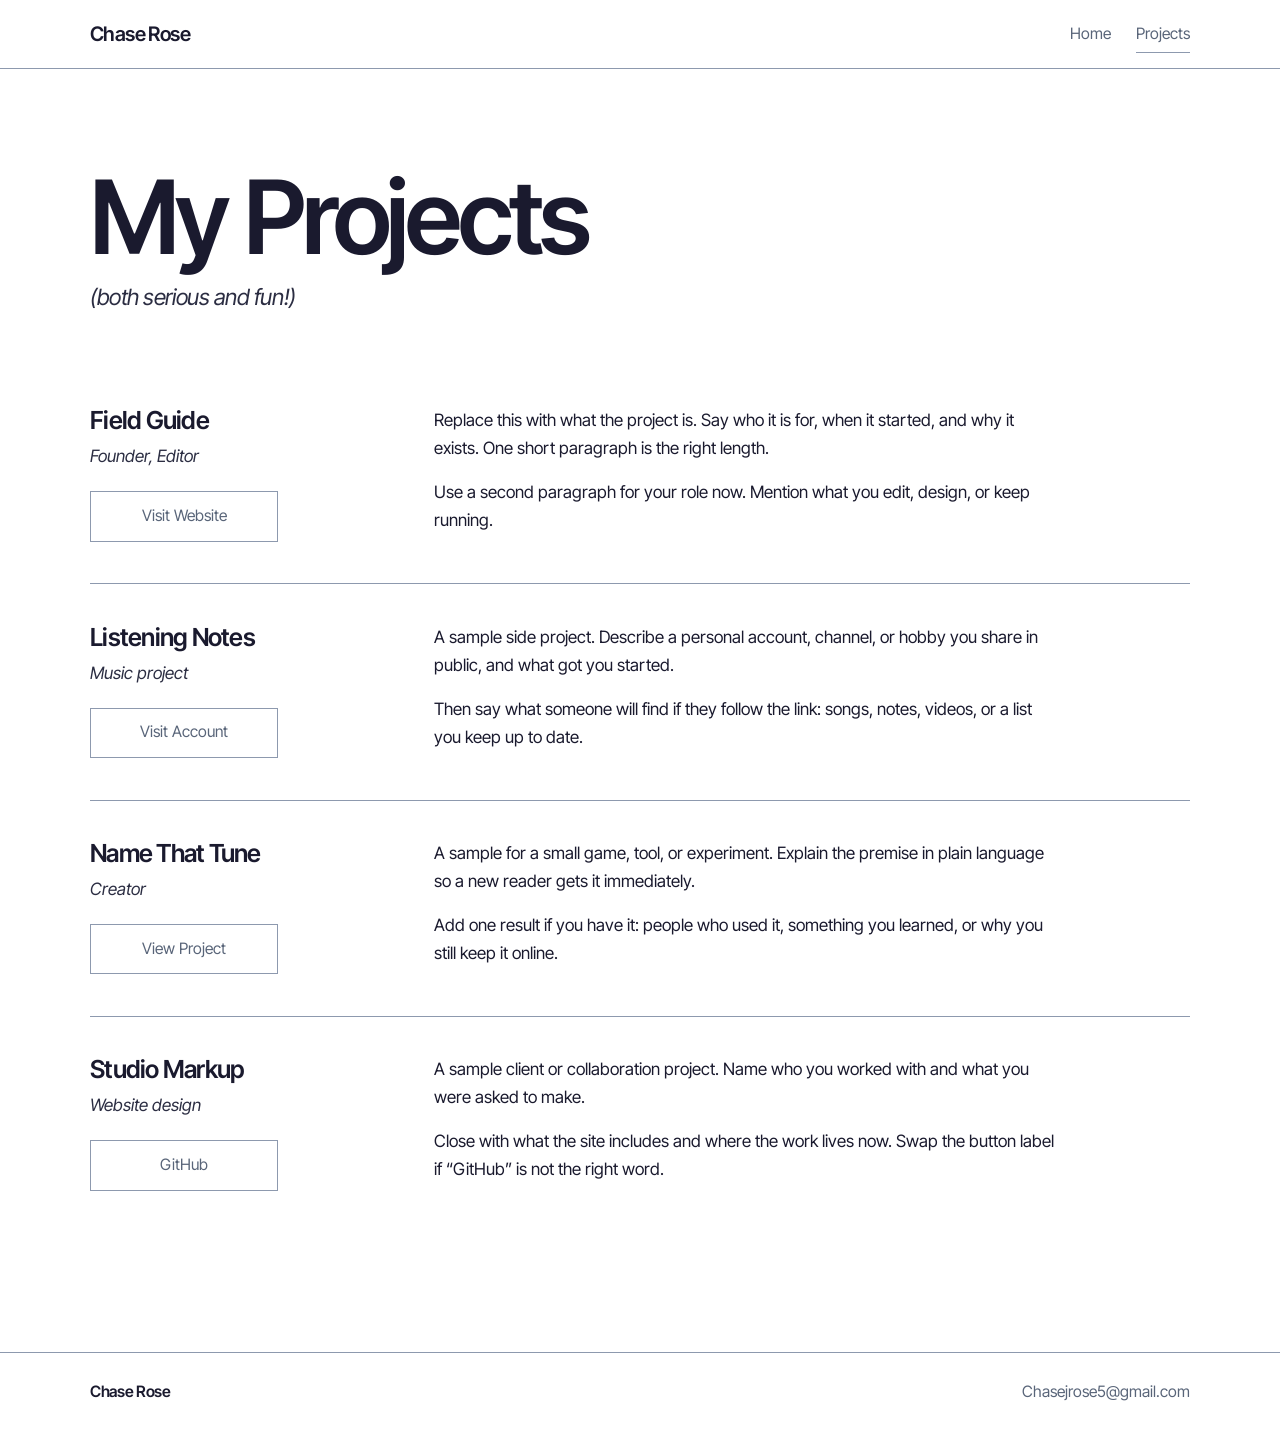
==== commit 5167d744: "Restructure the home page into a short personal story. Drop the resume page, education, and voluntee" ====
--- a/projects.html
+++ b/projects.html
@@ -32,7 +32,6 @@
         <ul class="nav-links">
           <li><a href="index.html">Home</a></li>
           <li><a href="projects.html" aria-current="page">Projects</a></li>
-          <li><a href="resume.html">Resume</a></li>
         </ul>
       </nav>
     </div>
--- a/css/styles.css
+++ b/css/styles.css
@@ -263,11 +263,40 @@
    ------------------------------------------------------------ */
 
 .hero {
-  padding-top: clamp(2.25rem, 6vh, 6.25rem);
-  padding-bottom: clamp(1.5rem, 3.5vh, 3.25rem);
-}
-
-.hero h1,
+  display: grid;
+  grid-template-columns: minmax(0, 1fr) auto;
+  grid-template-areas:
+    "name photo"
+    "tag photo";
+  align-items: center;
+  column-gap: clamp(1.5rem, 4vw, 3.5rem);
+  row-gap: 1.15rem;
+  padding-top: clamp(1.5rem, 4vh, 3rem);
+  padding-bottom: clamp(2.75rem, 6vh, 4.5rem);
+}
+
+.hero h1 {
+  grid-area: name;
+  align-self: end;
+  min-width: 0;
+  font-size: clamp(3.2rem, 7.2vw, 5.6rem);
+  font-weight: 600;
+  letter-spacing: -0.04em;
+  line-height: 0.94;
+}
+
+.hero .tagline {
+  grid-area: tag;
+  align-self: start;
+  margin-top: 0;
+}
+
+.hero .home-portrait {
+  grid-area: photo;
+  justify-self: end;
+  width: min(23.5rem, 100%);
+}
+
 .page-title {
   font-size: clamp(3.4rem, 9vw, 6.4rem);
   font-weight: 600;
@@ -283,14 +312,14 @@
   letter-spacing: -0.02em;
 }
 
-/* First screen holds the hero and intro. Quotes start after the fold.
-   The arrow is pinned to the viewport, not the fold, so a long intro
-   cannot push it below the first screen. It fades on scroll. */
+/* First screen is the name, portrait, and tagline.
+   The arrow is pinned to the viewport and fades on scroll. */
 .home-fold {
   min-height: calc(100vh - var(--header));
   min-height: calc(100svh - var(--header));
   display: flex;
   flex-direction: column;
+  justify-content: center;
 }
 
 .scroll-hint {
@@ -385,23 +414,317 @@
 }
 
 .quotes {
-  margin-top: clamp(2rem, 5vw, 3rem);
-  padding-top: clamp(1.75rem, 4vw, 2.5rem);
+  margin-top: clamp(5rem, 12vw, 8.5rem);
+  padding-top: clamp(3.25rem, 8vw, 5.5rem);
   padding-bottom: clamp(1.5rem, 4vw, 2.5rem);
   border-top: 1px solid #8D99AE;
   display: grid;
+  grid-template-columns: minmax(0, 1fr);
+  gap: clamp(5rem, 12vw, 8.5rem);
   min-width: 0;
 }
 
-/* The fold already keeps this section off the first screen. */
-.home-fold + .quotes {
-  margin-top: clamp(1.5rem, 4vw, 2.25rem);
+/* Story sections
+   ------------------------------------------------------------ */
+
+.story-section {
+  margin-top: clamp(4.25rem, 9vw, 7rem);
+  padding-top: clamp(1.35rem, 3vw, 2rem);
+  border-top: 1px solid #8D99AE;
+  scroll-margin-top: calc(var(--header) + 0.75rem);
+}
+
+.story-section h2 {
+  margin-bottom: 1.15rem;
+  font-size: clamp(1.7rem, 3vw, 2.2rem);
+  font-weight: 600;
+  letter-spacing: -0.03em;
+  line-height: 1.15;
+}
+
+.story-copy {
+  max-width: var(--measure);
+}
+
+.story-copy p + p,
+.field-card p,
+.build-body {
+  margin-top: 0;
+}
+
+.story-copy p + p {
+  margin-top: 1rem;
+}
+
+.build-grid,
+.field-grid,
+.story-grid {
+  display: grid;
+  gap: 1.25rem 1.5rem;
+}
+
+.build-grid,
+.field-grid {
+  grid-template-columns: repeat(2, minmax(0, 1fr));
+}
+
+.story-grid {
+  grid-template-columns: repeat(3, minmax(0, 1fr));
+}
+
+.build-card {
+  display: flex;
+  flex-direction: column;
+  min-width: 0;
+  border: 1px solid rgba(141, 153, 174, 0.45);
+  background: #FFFFFF;
+}
+
+.build-card-link {
+  display: flex;
+  flex-direction: column;
+  gap: 0.75rem;
+  flex: 1;
+  padding-bottom: 0.15rem;
+  color: inherit;
+  text-decoration: none;
+}
+
+.build-card-link:hover .build-headline,
+.build-card-link:focus-visible .build-headline {
+  color: #2B2D42;
+}
+
+.build-media {
+  display: block;
+  aspect-ratio: 16 / 10;
+  overflow: hidden;
+  border-bottom: 1px solid rgba(141, 153, 174, 0.45);
+  background: #FFFFFF;
+}
+
+.build-media img {
+  width: 100%;
+  height: 100%;
+  object-fit: cover;
+}
+
+.build-media.is-mark {
+  display: grid;
+  place-items: center;
+}
+
+.build-media.is-mark img {
+  width: min(16rem, 78%);
+  height: auto;
+  object-fit: contain;
+  padding: 1.1rem;
+}
+
+.build-kicker,
+.build-headline,
+.build-body,
+.build-more,
+.race-countdown {
+  margin-inline: 1.1rem;
+}
+
+.build-kicker {
+  color: var(--accent);
+  font-size: 0.78rem;
+  font-weight: 600;
+  letter-spacing: 0.08em;
+  line-height: 1.3;
+  text-transform: uppercase;
+}
+
+.build-headline {
+  font-size: clamp(1.25rem, 2vw, 1.5rem);
+  font-weight: 500;
+  font-style: italic;
+  letter-spacing: -0.03em;
+  line-height: 1.25;
+}
+
+.build-body,
+.field-card p,
+.story-lead,
+.story-card p,
+.fun-facts li {
+  color: #1A1A2E;
+  font-size: 1.02rem;
+  letter-spacing: -0.015em;
+  line-height: 1.6;
+}
+
+.build-more {
+  color: #2B2D42;
+  font-size: 0.92rem;
+  text-decoration: underline;
+  text-decoration-thickness: 1px;
+  text-underline-offset: 3px;
+}
+
+.build-card .work-linkline {
+  margin: 0.85rem 1.1rem 1.1rem;
+}
+
+.race-countdown {
+  display: flex;
+  flex-direction: column;
+  gap: 0.15rem;
+}
+
+.race-count {
+  color: #1A1A2E;
+  font-size: clamp(2.4rem, 4vw, 3.4rem);
+  font-weight: 600;
+  letter-spacing: -0.04em;
+  line-height: 0.95;
+  font-variant-numeric: tabular-nums;
+}
+
+.race-rest {
+  color: #2B2D42;
+  font-size: 0.95rem;
+  line-height: 1.4;
+}
+
+.field-card h3,
+.story-card h3 {
+  font-size: 1.15rem;
+  font-weight: 600;
+  letter-spacing: -0.02em;
+  line-height: 1.3;
+}
+
+.field-card p {
+  margin-top: 0.55rem;
+}
+
+.fun-facts {
+  max-width: 42rem;
+  padding: 0;
+  list-style: none;
+}
+
+.fun-facts li {
+  padding: 0.85rem 0;
+}
+
+.fun-facts li + li {
+  border-top: 1px solid rgba(141, 153, 174, 0.45);
+}
+
+.story-lead {
+  max-width: var(--measure);
+  margin-bottom: 1.15rem;
+}
+
+.soon {
+  background: #f7f8fa;
+  border: 1px dashed #8D99AE;
+  color: #596579;
+}
+
+.soon-label {
+  display: block;
+  margin-bottom: 0.4rem;
+  color: #596579;
+  font-size: 0.72rem;
+  font-weight: 600;
+  letter-spacing: 0.08em;
+  line-height: 1.3;
+  text-transform: uppercase;
+}
+
+.fun-facts li.soon {
+  margin-top: 0.75rem;
+  padding: 0.9rem 1rem;
+  border: 1px dashed #8D99AE;
+}
+
+.fun-facts li.soon + li.soon {
+  border-top: 1px dashed #8D99AE;
+}
+
+.soon .soon-text,
+.story-card.soon p,
+.video-slot.soon p {
+  color: #596579;
+}
+
+.story-card.soon {
+  min-height: 9.5rem;
+  padding: 1.1rem 1.15rem 1.2rem;
+}
+
+.story-card.soon h3 {
+  color: #596579;
+  font-style: italic;
+  font-weight: 500;
+}
+
+.video-slot.soon {
+  display: grid;
+  place-items: center;
+  align-content: center;
+  gap: 0.35rem;
+  width: min(100%, 46rem);
+  min-height: 14rem;
+  aspect-ratio: 16 / 9;
+  padding: 1.5rem;
+  text-align: center;
+}
+
+.video-slot.soon .soon-label {
+  margin-bottom: 0;
+}
+
+.story-section .quotes {
+  margin-top: 0.35rem;
+  padding-top: 0;
+  border-top: 0;
+}
+
+.contact-links {
+  display: flex;
+  flex-wrap: wrap;
+  gap: 0.55rem 1.4rem;
+  max-width: var(--measure);
+}
+
+.contact-links a {
+  color: var(--accent);
+  text-decoration: none;
+  border-bottom: 1px solid transparent;
+}
+
+.contact-links a:hover,
+.contact-links a:focus-visible {
+  color: #2B2D42;
+  border-bottom-color: #8D99AE;
 }
 
 .quote {
-  max-width: min(36rem, 100%);
+  width: min(36rem, 78%);
+  max-width: 100%;
+  min-width: 0;
+}
+
+.quote:nth-child(1) {
   justify-self: start;
   text-align: left;
+}
+
+.quote:nth-child(2) {
+  justify-self: center;
+  text-align: center;
+}
+
+.quote:nth-child(3) {
+  justify-self: end;
+  text-align: right;
 }
 
 .quote p {
@@ -630,7 +953,7 @@
 /* Projects
    Quiet index rows and a diary-scale detail column.
    Wide enough that two projects fill the screen, short of the old 68rem.
-   Home and resume keep the rules above.
+   Home keeps the rules above.
    ------------------------------------------------------------ */
 
 .work-column {
@@ -1098,15 +1421,33 @@
 }
 
 @media (max-height: 740px) {
-  .home-portrait {
+  .home-portrait,
+  .hero .home-portrait {
     width: min(17rem, 72vw);
   }
 }
 
 @media (max-width: 860px) {
+  .hero {
+    grid-template-columns: 1fr;
+    grid-template-areas:
+      "name"
+      "tag"
+      "photo";
+    row-gap: 1rem;
+  }
+
+  .hero .home-portrait {
+    justify-self: start;
+    width: min(19.25rem, 80vw);
+  }
+
   .intro,
   .project,
-  .resume-layout {
+  .resume-layout,
+  .build-grid,
+  .field-grid,
+  .story-grid {
     grid-template-columns: 1fr;
   }
 
